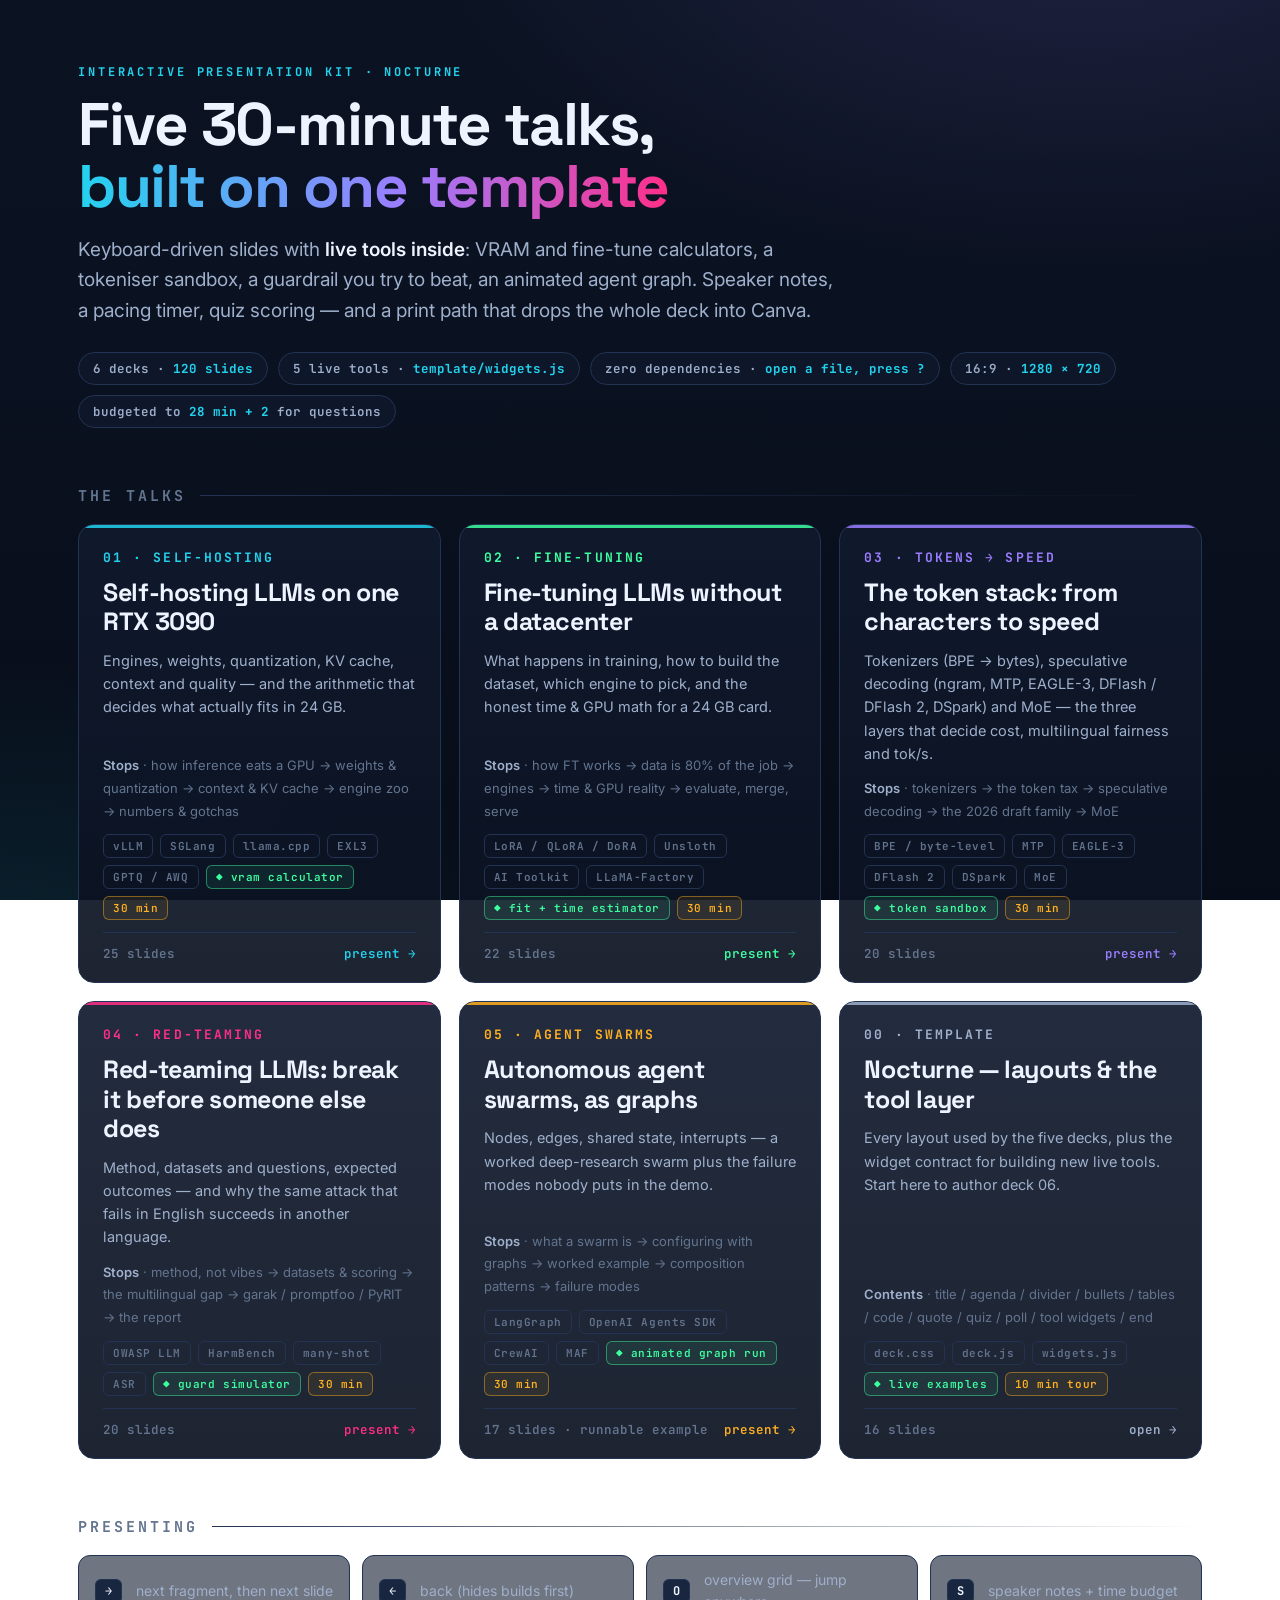
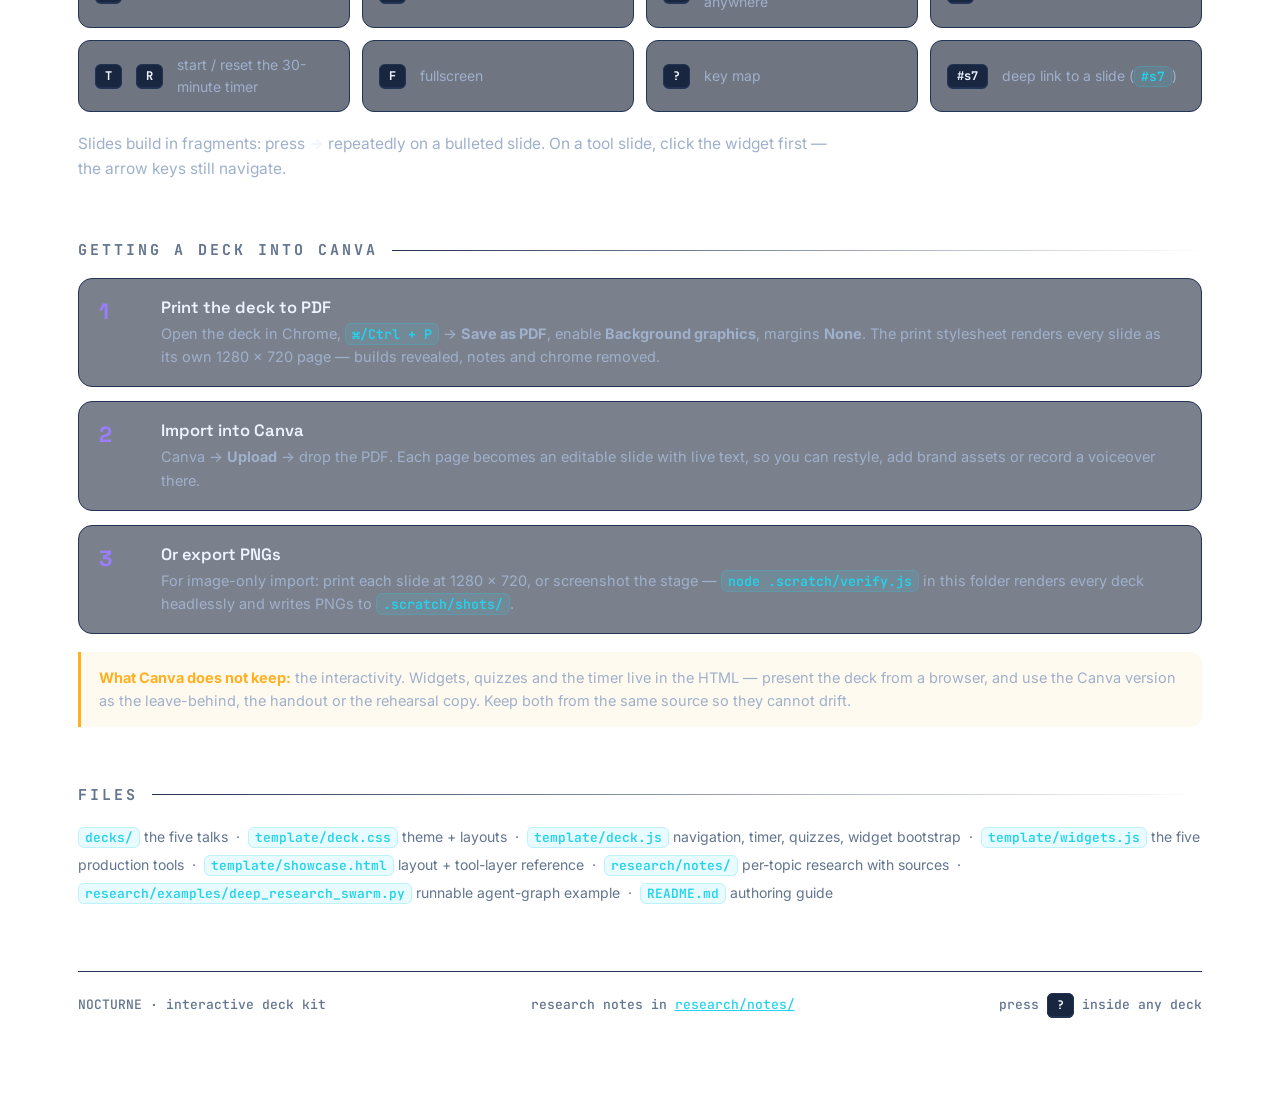
==== index.html @ 91437e6a "Add browser presentation hub" ====
<!DOCTYPE html>
<html lang="en">
<head>
<meta charset="UTF-8">
<meta name="viewport" content="width=device-width, initial-scale=1.0">
<title>NOCTURNE · 30-minute interactive decks</title>
<link rel="preconnect" href="https://fonts.googleapis.com">
<link href="https://fonts.googleapis.com/css2?family=Space+Grotesk:wght@500;700&family=Inter:wght@400;600&family=JetBrains+Mono:wght@500;700&display=swap" rel="stylesheet">
<style>
:root{
  --ink-0:#04070e; --ink-1:#0a1120; --ink-2:#101a2e; --ink-3:#18263f; --line:#223353;
  --txt-1:#eef4ff; --txt-2:#9fb0cc; --txt-3:#63748f;
  --cyan:#22d3ee; --green:#3dffa0; --magenta:#ff2e88; --violet:#9b7dff; --amber:#ffb020;
  --fd:"Space Grotesk",system-ui,sans-serif; --fb:"Inter",system-ui,sans-serif; --fm:"JetBrains Mono",Consolas,monospace;
}
*{box-sizing:border-box}
body{
  margin:0; color:var(--txt-1); font:400 16px/1.6 var(--fb);
  background:
    radial-gradient(1100px 600px at 85% -10%, rgba(155,125,255,.14), transparent 60%),
    radial-gradient(900px 520px at 0% 108%, rgba(34,211,238,.11), transparent 60%),
    linear-gradient(180deg,#0b1322 0%,var(--ink-1) 40%,#070d18 100%);
  background-attachment:fixed; min-height:100vh;
}
.wrap{max-width:1180px;margin:0 auto;padding:64px 28px 90px}
.kicker{font:700 12px var(--fm);letter-spacing:.24em;text-transform:uppercase;color:var(--cyan)}
h1{font:700 60px/1.04 var(--fd);letter-spacing:-.025em;margin:14px 0 16px}
h1 span{background:linear-gradient(92deg,var(--cyan),var(--violet) 55%,var(--magenta));-webkit-background-clip:text;background-clip:text;color:transparent}
.lede{font-size:19px;color:var(--txt-2);max-width:760px;margin:0}
.lede b{color:var(--txt-1);font-weight:600}
.row{display:flex;flex-wrap:wrap;gap:10px;margin:26px 0 0}
.pill{font:600 12.5px var(--fm);color:var(--txt-2);border:1px solid var(--line);background:rgba(16,26,46,.7);border-radius:999px;padding:7px 14px}
.pill b{color:var(--cyan);font-weight:700}
h2{font:700 15px var(--fm);letter-spacing:.2em;text-transform:uppercase;color:var(--txt-3);margin:58px 0 18px;display:flex;align-items:center;gap:14px}
h2::after{content:"";flex:1;height:1px;background:linear-gradient(90deg,var(--line),transparent)}
.grid{display:grid;grid-template-columns:repeat(auto-fit,minmax(320px,1fr));gap:18px}
.card{
  display:flex;flex-direction:column;gap:12px;padding:24px 24px 20px;text-decoration:none;color:inherit;
  background:linear-gradient(180deg,rgba(16,26,46,.92),rgba(10,17,32,.92));
  border:1px solid var(--line);border-radius:16px;transition:.18s ease;position:relative;overflow:hidden;
}
.card::before{content:"";position:absolute;left:0;top:0;height:3px;width:100%;background:var(--acc,var(--cyan));opacity:.85}
.card:hover{transform:translateY(-4px);border-color:var(--acc,var(--cyan));box-shadow:0 22px 50px rgba(0,0,0,.5)}
.card .no{font:700 13px var(--fm);color:var(--acc,var(--cyan));letter-spacing:.16em}
.card h3{font:700 25px/1.18 var(--fd);margin:0;letter-spacing:-.015em}
.card p{margin:0;color:var(--txt-2);font-size:14.5px;flex:1}
.tags{display:flex;flex-wrap:wrap;gap:7px}
.tag{font:600 11px var(--fm);padding:4px 9px;border-radius:6px;border:1px solid var(--line);color:var(--txt-3);letter-spacing:.05em}
.tag.tool{border-color:rgba(61,255,160,.45);color:var(--green);background:rgba(61,255,160,.08)}
.tag.dur{border-color:rgba(255,176,32,.45);color:var(--amber);background:rgba(255,176,32,.08)}
.meta{display:flex;justify-content:space-between;align-items:center;border-top:1px solid var(--line);padding-top:12px;font:600 12.5px var(--fm);color:var(--txt-3)}
.meta .go{color:var(--acc,var(--cyan))}
.sect{font-size:13px;color:var(--txt-3);line-height:1.75}
.sect b{color:var(--txt-2);font-weight:600}
.keys{display:grid;grid-template-columns:repeat(auto-fit,minmax(240px,1fr));gap:12px}
.key{display:flex;gap:14px;align-items:center;padding:13px 16px;border:1px solid var(--line);border-radius:12px;background:rgba(16,26,46,.6)}
kbd{font:700 12px var(--fm);background:var(--ink-3);border:1px solid var(--line);border-bottom-width:2.5px;border-radius:6px;padding:3px 9px;color:var(--txt-1);white-space:nowrap}
.key span{font-size:14px;color:var(--txt-2)}
.steps{counter-reset:s;display:grid;gap:14px}
.step{display:grid;grid-template-columns:44px 1fr;gap:18px;align-items:start;padding:18px 20px;border:1px solid var(--line);border-radius:14px;background:rgba(16,26,46,.55)}
.step::before{counter-increment:s;content:counter(s);font:700 22px var(--fd);color:var(--violet)}
.step h4{margin:0 0 4px;font:600 16.5px var(--fd)}
.step p{margin:0;font-size:14.5px;color:var(--txt-2)}
code{font:600 .92em var(--fm);color:var(--cyan);background:rgba(34,211,238,.1);border:1px solid rgba(34,211,238,.22);padding:1px 6px;border-radius:6px}
.warn{border-left:3px solid var(--amber);background:rgba(255,176,32,.07);padding:14px 18px;border-radius:0 12px 12px 0;font-size:14.5px;color:var(--txt-2)}
.warn b{color:var(--amber)}
footer{margin-top:64px;padding-top:24px;border-top:1px solid var(--line);font:500 13px var(--fm);color:var(--txt-3);display:flex;justify-content:space-between;flex-wrap:wrap;gap:12px}
a.inl{color:var(--cyan)}
</style>
</head>
<body>
<div class="wrap">

  <div class="kicker">interactive presentation kit · nocturne</div>
  <h1>Five 30-minute talks,<br><span>built on one template</span></h1>
  <p class="lede">Keyboard-driven slides with <b>live tools inside</b>: VRAM and fine-tune calculators, a tokeniser sandbox, a guardrail you try to beat, an animated agent graph. Speaker notes, a pacing timer, quiz scoring — and a print path that drops the whole deck into Canva.</p>
  <div class="row">
    <span class="pill">6 decks · <b>120 slides</b></span>
    <span class="pill">5 live tools · <b>template/widgets.js</b></span>
    <span class="pill">zero dependencies · <b>open a file, press ?</b></span>
    <span class="pill">16:9 · <b>1280 × 720</b></span>
    <span class="pill">budgeted to <b>28 min + 2</b> for questions</span>
  </div>

  <h2>The talks</h2>
  <div class="grid">

    <a class="card" href="decks/01-self-hosting-3090.html" style="--acc:var(--cyan)">
      <div class="no">01 · SELF-HOSTING</div>
      <h3>Self-hosting LLMs on one RTX 3090</h3>
      <p>Engines, weights, quantization, KV cache, context and quality — and the arithmetic that decides what actually fits in 24 GB.</p>
      <div class="sect"><b>Stops</b> · how inference eats a GPU → weights &amp; quantization → context &amp; KV cache → engine zoo → numbers &amp; gotchas</div>
      <div class="tags"><span class="tag">vLLM</span><span class="tag">SGLang</span><span class="tag">llama.cpp</span><span class="tag">EXL3</span><span class="tag">GPTQ / AWQ</span><span class="tag tool">◆ vram calculator</span><span class="tag dur">30 min</span></div>
      <div class="meta"><span>25 slides</span><span class="go">present →</span></div>
    </a>

    <a class="card" href="decks/02-fine-tuning.html" style="--acc:var(--green)">
      <div class="no">02 · FINE-TUNING</div>
      <h3>Fine-tuning LLMs without a datacenter</h3>
      <p>What happens in training, how to build the dataset, which engine to pick, and the honest time &amp; GPU math for a 24 GB card.</p>
      <div class="sect"><b>Stops</b> · how FT works → data is 80% of the job → engines → time &amp; GPU reality → evaluate, merge, serve</div>
      <div class="tags"><span class="tag">LoRA / QLoRA / DoRA</span><span class="tag">Unsloth</span><span class="tag">AI Toolkit</span><span class="tag">LLaMA-Factory</span><span class="tag tool">◆ fit + time estimator</span><span class="tag dur">30 min</span></div>
      <div class="meta"><span>22 slides</span><span class="go">present →</span></div>
    </a>

    <a class="card" href="decks/03-tokens-specdec-moe.html" style="--acc:var(--violet)">
      <div class="no">03 · TOKENS → SPEED</div>
      <h3>The token stack: from characters to speed</h3>
      <p>Tokenizers (BPE → bytes), speculative decoding (ngram, MTP, EAGLE-3, DFlash / DFlash 2, DSpark) and MoE — the three layers that decide cost, multilingual fairness and tok/s.</p>
      <div class="sect"><b>Stops</b> · tokenizers → the token tax → speculative decoding → the 2026 draft family → MoE</div>
      <div class="tags"><span class="tag">BPE / byte-level</span><span class="tag">MTP</span><span class="tag">EAGLE-3</span><span class="tag">DFlash 2</span><span class="tag">DSpark</span><span class="tag">MoE</span><span class="tag tool">◆ token sandbox</span><span class="tag dur">30 min</span></div>
      <div class="meta"><span>20 slides</span><span class="go">present →</span></div>
    </a>

    <a class="card" href="decks/04-red-teaming-llms.html" style="--acc:var(--magenta)">
      <div class="no">04 · RED-TEAMING</div>
      <h3>Red-teaming LLMs: break it before someone else does</h3>
      <p>Method, datasets and questions, expected outcomes — and why the same attack that fails in English succeeds in another language.</p>
      <div class="sect"><b>Stops</b> · method, not vibes → datasets &amp; scoring → the multilingual gap → garak / promptfoo / PyRIT → the report</div>
      <div class="tags"><span class="tag">OWASP LLM</span><span class="tag">HarmBench</span><span class="tag">many-shot</span><span class="tag">ASR</span><span class="tag tool">◆ guard simulator</span><span class="tag dur">30 min</span></div>
      <div class="meta"><span>20 slides</span><span class="go">present →</span></div>
    </a>

    <a class="card" href="decks/05-agent-swarms.html" style="--acc:var(--amber)">
      <div class="no">05 · AGENT SWARMS</div>
      <h3>Autonomous agent swarms, as graphs</h3>
      <p>Nodes, edges, shared state, interrupts — a worked deep-research swarm plus the failure modes nobody puts in the demo.</p>
      <div class="sect"><b>Stops</b> · what a swarm is → configuring with graphs → worked example → composition patterns → failure modes</div>
      <div class="tags"><span class="tag">LangGraph</span><span class="tag">OpenAI Agents SDK</span><span class="tag">CrewAI</span><span class="tag">MAF</span><span class="tag tool">◆ animated graph run</span><span class="tag dur">30 min</span></div>
      <div class="meta"><span>17 slides · runnable example</span><span class="go">present →</span></div>
    </a>

    <a class="card" href="template/showcase.html" style="--acc:var(--txt-2)">
      <div class="no">00 · TEMPLATE</div>
      <h3>Nocturne — layouts &amp; the tool layer</h3>
      <p>Every layout used by the five decks, plus the widget contract for building new live tools. Start here to author deck 06.</p>
      <div class="sect"><b>Contents</b> · title / agenda / divider / bullets / tables / code / quote / quiz / poll / tool widgets / end</div>
      <div class="tags"><span class="tag">deck.css</span><span class="tag">deck.js</span><span class="tag">widgets.js</span><span class="tag tool">◆ live examples</span><span class="tag dur">10 min tour</span></div>
      <div class="meta"><span>16 slides</span><span class="go">open →</span></div>
    </a>

  </div>

  <h2>Presenting</h2>
  <div class="keys">
    <div class="key"><kbd>→</kbd><span>next fragment, then next slide</span></div>
    <div class="key"><kbd>←</kbd><span>back (hides builds first)</span></div>
    <div class="key"><kbd>O</kbd><span>overview grid — jump anywhere</span></div>
    <div class="key"><kbd>S</kbd><span>speaker notes + time budget</span></div>
    <div class="key"><kbd>T</kbd> <kbd>R</kbd><span>start / reset the 30-minute timer</span></div>
    <div class="key"><kbd>F</kbd><span>fullscreen</span></div>
    <div class="key"><kbd>?</kbd><span>key map</span></div>
    <div class="key"><kbd>#s7</kbd><span>deep link to a slide (<code>#s7</code>)</span></div>
  </div>
  <p class="lede" style="margin-top:20px;font-size:15.5px">Slides build in fragments: press <b>→</b> repeatedly on a bulleted slide. On a tool slide, click the widget first — the arrow keys still navigate.</p>

  <h2>Getting a deck into Canva</h2>
  <div class="steps">
    <div class="step"><div><h4>Print the deck to PDF</h4><p>Open the deck in Chrome, <code>⌘/Ctrl + P</code> → <b>Save as PDF</b>, enable <b>Background graphics</b>, margins <b>None</b>. The print stylesheet renders every slide as its own 1280 × 720 page — builds revealed, notes and chrome removed.</p></div></div>
    <div class="step"><div><h4>Import into Canva</h4><p>Canva → <b>Upload</b> → drop the PDF. Each page becomes an editable slide with live text, so you can restyle, add brand assets or record a voiceover there.</p></div></div>
    <div class="step"><div><h4>Or export PNGs</h4><p>For image-only import: print each slide at 1280 × 720, or screenshot the stage — <code>node .scratch/verify.js</code> in this folder renders every deck headlessly and writes PNGs to <code>.scratch/shots/</code>.</p></div></div>
  </div>
  <div class="warn" style="margin-top:18px"><b>What Canva does not keep:</b> the interactivity. Widgets, quizzes and the timer live in the HTML — present the deck from a browser, and use the Canva version as the leave-behind, the handout or the rehearsal copy. Keep both from the same source so they cannot drift.</div>

  <h2>Files</h2>
  <div class="sect" style="font-size:14px;line-height:2">
    <code>decks/</code> the five talks &nbsp;·&nbsp; <code>template/deck.css</code> theme + layouts &nbsp;·&nbsp; <code>template/deck.js</code> navigation, timer, quizzes, widget bootstrap &nbsp;·&nbsp; <code>template/widgets.js</code> the five production tools &nbsp;·&nbsp; <code>template/showcase.html</code> layout + tool-layer reference &nbsp;·&nbsp; <code>research/notes/</code> per-topic research with sources &nbsp;·&nbsp; <code>research/examples/deep_research_swarm.py</code> runnable agent-graph example &nbsp;·&nbsp; <code>README.md</code> authoring guide
  </div>

  <footer>
    <span>NOCTURNE · interactive deck kit</span>
    <span>research notes in <a class="inl" href="research/notes/">research/notes/</a></span>
    <span>press <kbd>?</kbd> inside any deck</span>
  </footer>
</div>
</body>
</html>
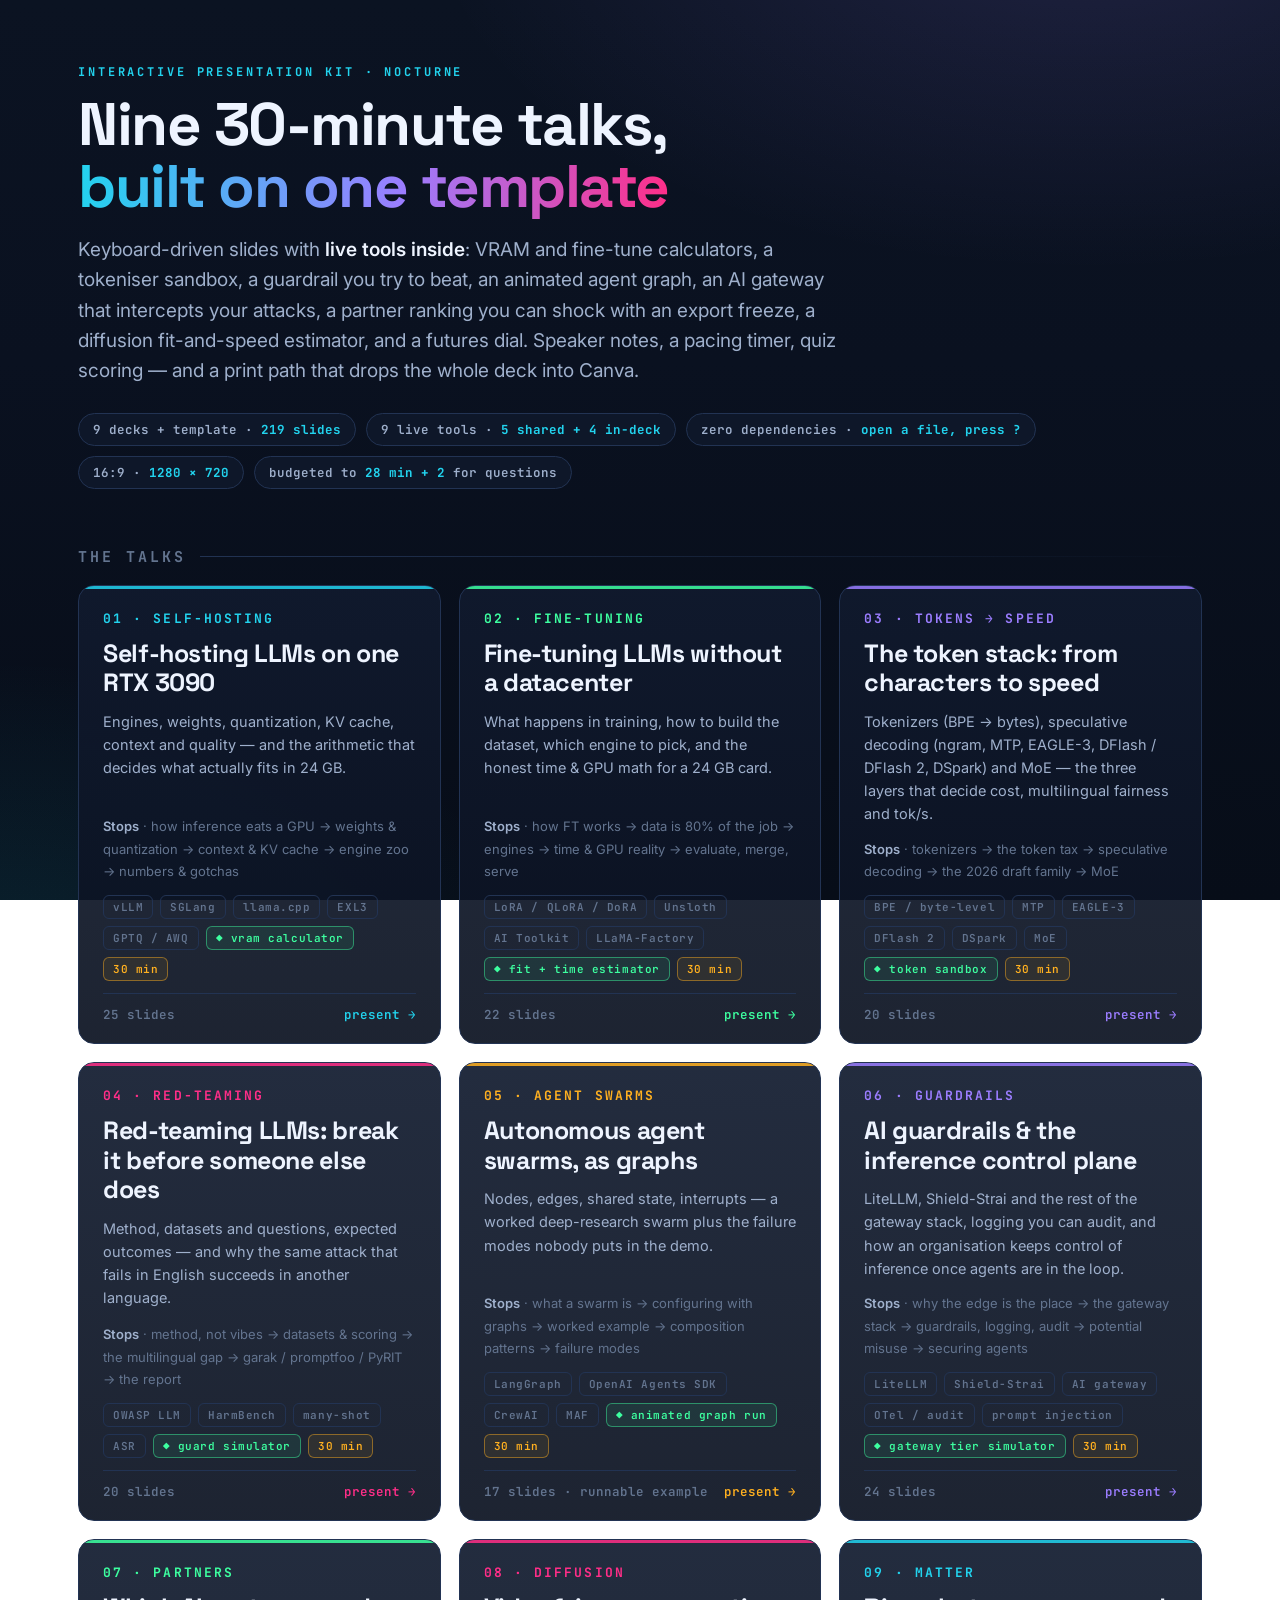
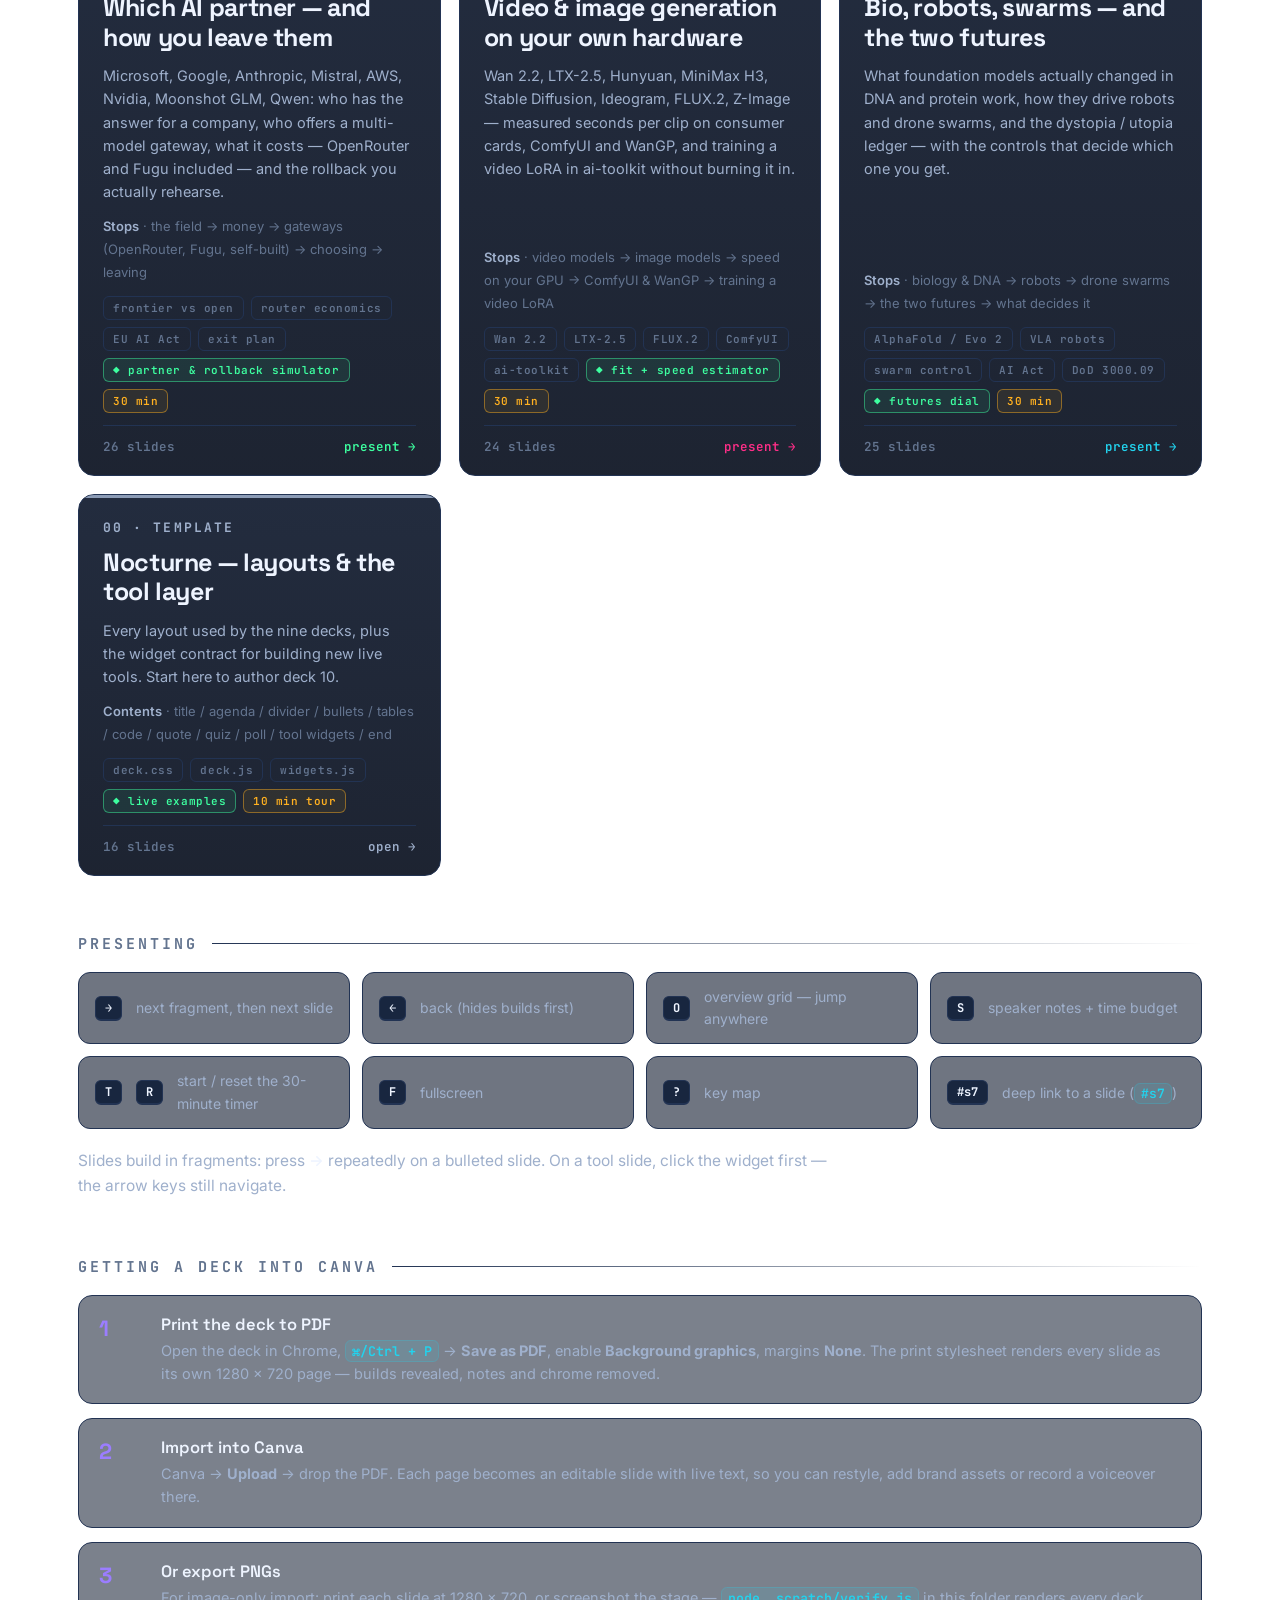
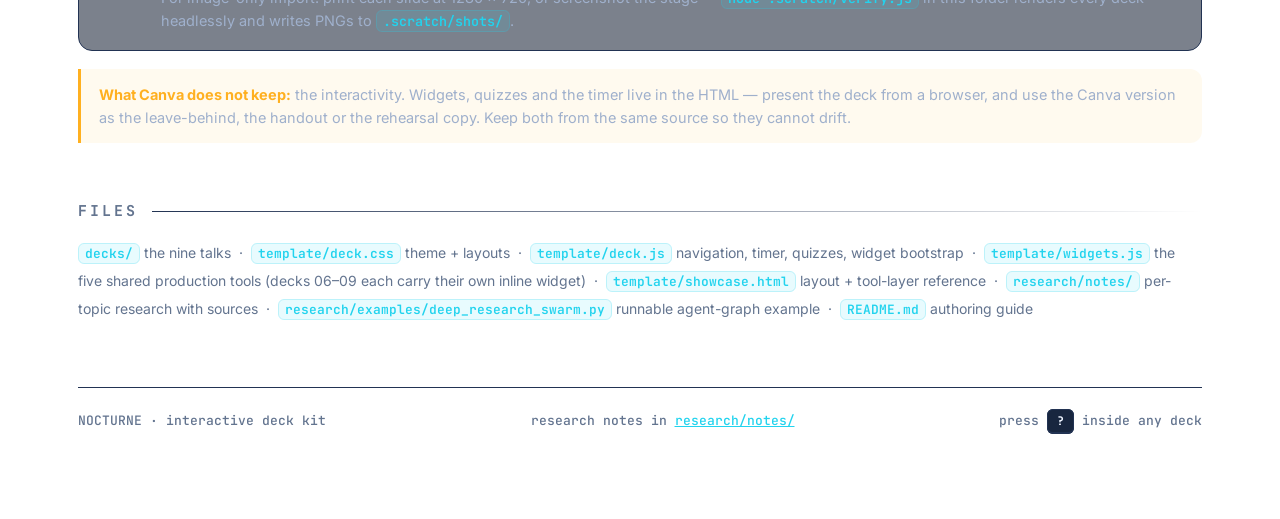
==== commit 4d1b6d9a: "Add four new research decks" ====
--- a/index.html
+++ b/index.html
@@ -72,11 +72,11 @@
 <div class="wrap">
 
   <div class="kicker">interactive presentation kit · nocturne</div>
-  <h1>Five 30-minute talks,<br><span>built on one template</span></h1>
-  <p class="lede">Keyboard-driven slides with <b>live tools inside</b>: VRAM and fine-tune calculators, a tokeniser sandbox, a guardrail you try to beat, an animated agent graph. Speaker notes, a pacing timer, quiz scoring — and a print path that drops the whole deck into Canva.</p>
+  <h1>Nine 30-minute talks,<br><span>built on one template</span></h1>
+  <p class="lede">Keyboard-driven slides with <b>live tools inside</b>: VRAM and fine-tune calculators, a tokeniser sandbox, a guardrail you try to beat, an animated agent graph, an AI gateway that intercepts your attacks, a partner ranking you can shock with an export freeze, a diffusion fit-and-speed estimator, and a futures dial. Speaker notes, a pacing timer, quiz scoring — and a print path that drops the whole deck into Canva.</p>
   <div class="row">
-    <span class="pill">6 decks · <b>120 slides</b></span>
-    <span class="pill">5 live tools · <b>template/widgets.js</b></span>
+    <span class="pill">9 decks + template · <b>219 slides</b></span>
+    <span class="pill">9 live tools · <b>5 shared + 4 in-deck</b></span>
     <span class="pill">zero dependencies · <b>open a file, press ?</b></span>
     <span class="pill">16:9 · <b>1280 × 720</b></span>
     <span class="pill">budgeted to <b>28 min + 2</b> for questions</span>
@@ -130,10 +130,47 @@
       <div class="meta"><span>17 slides · runnable example</span><span class="go">present →</span></div>
     </a>
 
+
+    <a class="card" href="decks/06-ai-guardrails.html" style="--acc:var(--violet)">
+      <div class="no">06 · GUARDRAILS</div>
+      <h3>AI guardrails &amp; the inference control plane</h3>
+      <p>LiteLLM, Shield-Strai and the rest of the gateway stack, logging you can audit, and how an organisation keeps control of inference once agents are in the loop.</p>
+      <div class="sect"><b>Stops</b> · why the edge is the place → the gateway stack → guardrails, logging, audit → potential misuse → securing agents</div>
+      <div class="tags"><span class="tag">LiteLLM</span><span class="tag">Shield-Strai</span><span class="tag">AI gateway</span><span class="tag">OTel / audit</span><span class="tag">prompt injection</span><span class="tag tool">◆ gateway tier simulator</span><span class="tag dur">30 min</span></div>
+      <div class="meta"><span>24 slides</span><span class="go">present →</span></div>
+    </a>
+
+    <a class="card" href="decks/07-partners-and-gateways.html" style="--acc:var(--green)">
+      <div class="no">07 · PARTNERS</div>
+      <h3>Which AI partner — and how you leave them</h3>
+      <p>Microsoft, Google, Anthropic, Mistral, AWS, Nvidia, Moonshot GLM, Qwen: who has the answer for a company, who offers a multi-model gateway, what it costs — OpenRouter and Fugu included — and the rollback you actually rehearse.</p>
+      <div class="sect"><b>Stops</b> · the field → money → gateways (OpenRouter, Fugu, self-built) → choosing → leaving</div>
+      <div class="tags"><span class="tag">frontier vs open</span><span class="tag">router economics</span><span class="tag">EU AI Act</span><span class="tag">exit plan</span><span class="tag tool">◆ partner &amp; rollback simulator</span><span class="tag dur">30 min</span></div>
+      <div class="meta"><span>26 slides</span><span class="go">present →</span></div>
+    </a>
+
+    <a class="card" href="decks/08-generative-video-images.html" style="--acc:var(--magenta)">
+      <div class="no">08 · DIFFUSION</div>
+      <h3>Video &amp; image generation on your own hardware</h3>
+      <p>Wan 2.2, LTX-2.5, Hunyuan, MiniMax H3, Stable Diffusion, Ideogram, FLUX.2, Z-Image — measured seconds per clip on consumer cards, ComfyUI and WanGP, and training a video LoRA in ai-toolkit without burning it in.</p>
+      <div class="sect"><b>Stops</b> · video models → image models → speed on your GPU → ComfyUI &amp; WanGP → training a video LoRA</div>
+      <div class="tags"><span class="tag">Wan 2.2</span><span class="tag">LTX-2.5</span><span class="tag">FLUX.2</span><span class="tag">ComfyUI</span><span class="tag">ai-toolkit</span><span class="tag tool">◆ fit + speed estimator</span><span class="tag dur">30 min</span></div>
+      <div class="meta"><span>24 slides</span><span class="go">present →</span></div>
+    </a>
+
+    <a class="card" href="decks/09-bio-robots-futures.html" style="--acc:var(--cyan)">
+      <div class="no">09 · MATTER</div>
+      <h3>Bio, robots, swarms — and the two futures</h3>
+      <p>What foundation models actually changed in DNA and protein work, how they drive robots and drone swarms, and the dystopia / utopia ledger — with the controls that decide which one you get.</p>
+      <div class="sect"><b>Stops</b> · biology &amp; DNA → robots → drone swarms → the two futures → what decides it</div>
+      <div class="tags"><span class="tag">AlphaFold / Evo 2</span><span class="tag">VLA robots</span><span class="tag">swarm control</span><span class="tag">AI Act</span><span class="tag">DoD 3000.09</span><span class="tag tool">◆ futures dial</span><span class="tag dur">30 min</span></div>
+      <div class="meta"><span>25 slides</span><span class="go">present →</span></div>
+    </a>
+
     <a class="card" href="template/showcase.html" style="--acc:var(--txt-2)">
       <div class="no">00 · TEMPLATE</div>
       <h3>Nocturne — layouts &amp; the tool layer</h3>
-      <p>Every layout used by the five decks, plus the widget contract for building new live tools. Start here to author deck 06.</p>
+      <p>Every layout used by the nine decks, plus the widget contract for building new live tools. Start here to author deck 10.</p>
       <div class="sect"><b>Contents</b> · title / agenda / divider / bullets / tables / code / quote / quiz / poll / tool widgets / end</div>
       <div class="tags"><span class="tag">deck.css</span><span class="tag">deck.js</span><span class="tag">widgets.js</span><span class="tag tool">◆ live examples</span><span class="tag dur">10 min tour</span></div>
       <div class="meta"><span>16 slides</span><span class="go">open →</span></div>
@@ -164,7 +201,7 @@
 
   <h2>Files</h2>
   <div class="sect" style="font-size:14px;line-height:2">
-    <code>decks/</code> the five talks &nbsp;·&nbsp; <code>template/deck.css</code> theme + layouts &nbsp;·&nbsp; <code>template/deck.js</code> navigation, timer, quizzes, widget bootstrap &nbsp;·&nbsp; <code>template/widgets.js</code> the five production tools &nbsp;·&nbsp; <code>template/showcase.html</code> layout + tool-layer reference &nbsp;·&nbsp; <code>research/notes/</code> per-topic research with sources &nbsp;·&nbsp; <code>research/examples/deep_research_swarm.py</code> runnable agent-graph example &nbsp;·&nbsp; <code>README.md</code> authoring guide
+    <code>decks/</code> the nine talks &nbsp;·&nbsp; <code>template/deck.css</code> theme + layouts &nbsp;·&nbsp; <code>template/deck.js</code> navigation, timer, quizzes, widget bootstrap &nbsp;·&nbsp; <code>template/widgets.js</code> the five shared production tools (decks 06–09 each carry their own inline widget) &nbsp;·&nbsp; <code>template/showcase.html</code> layout + tool-layer reference &nbsp;·&nbsp; <code>research/notes/</code> per-topic research with sources &nbsp;·&nbsp; <code>research/examples/deep_research_swarm.py</code> runnable agent-graph example &nbsp;·&nbsp; <code>README.md</code> authoring guide
   </div>
 
   <footer>
